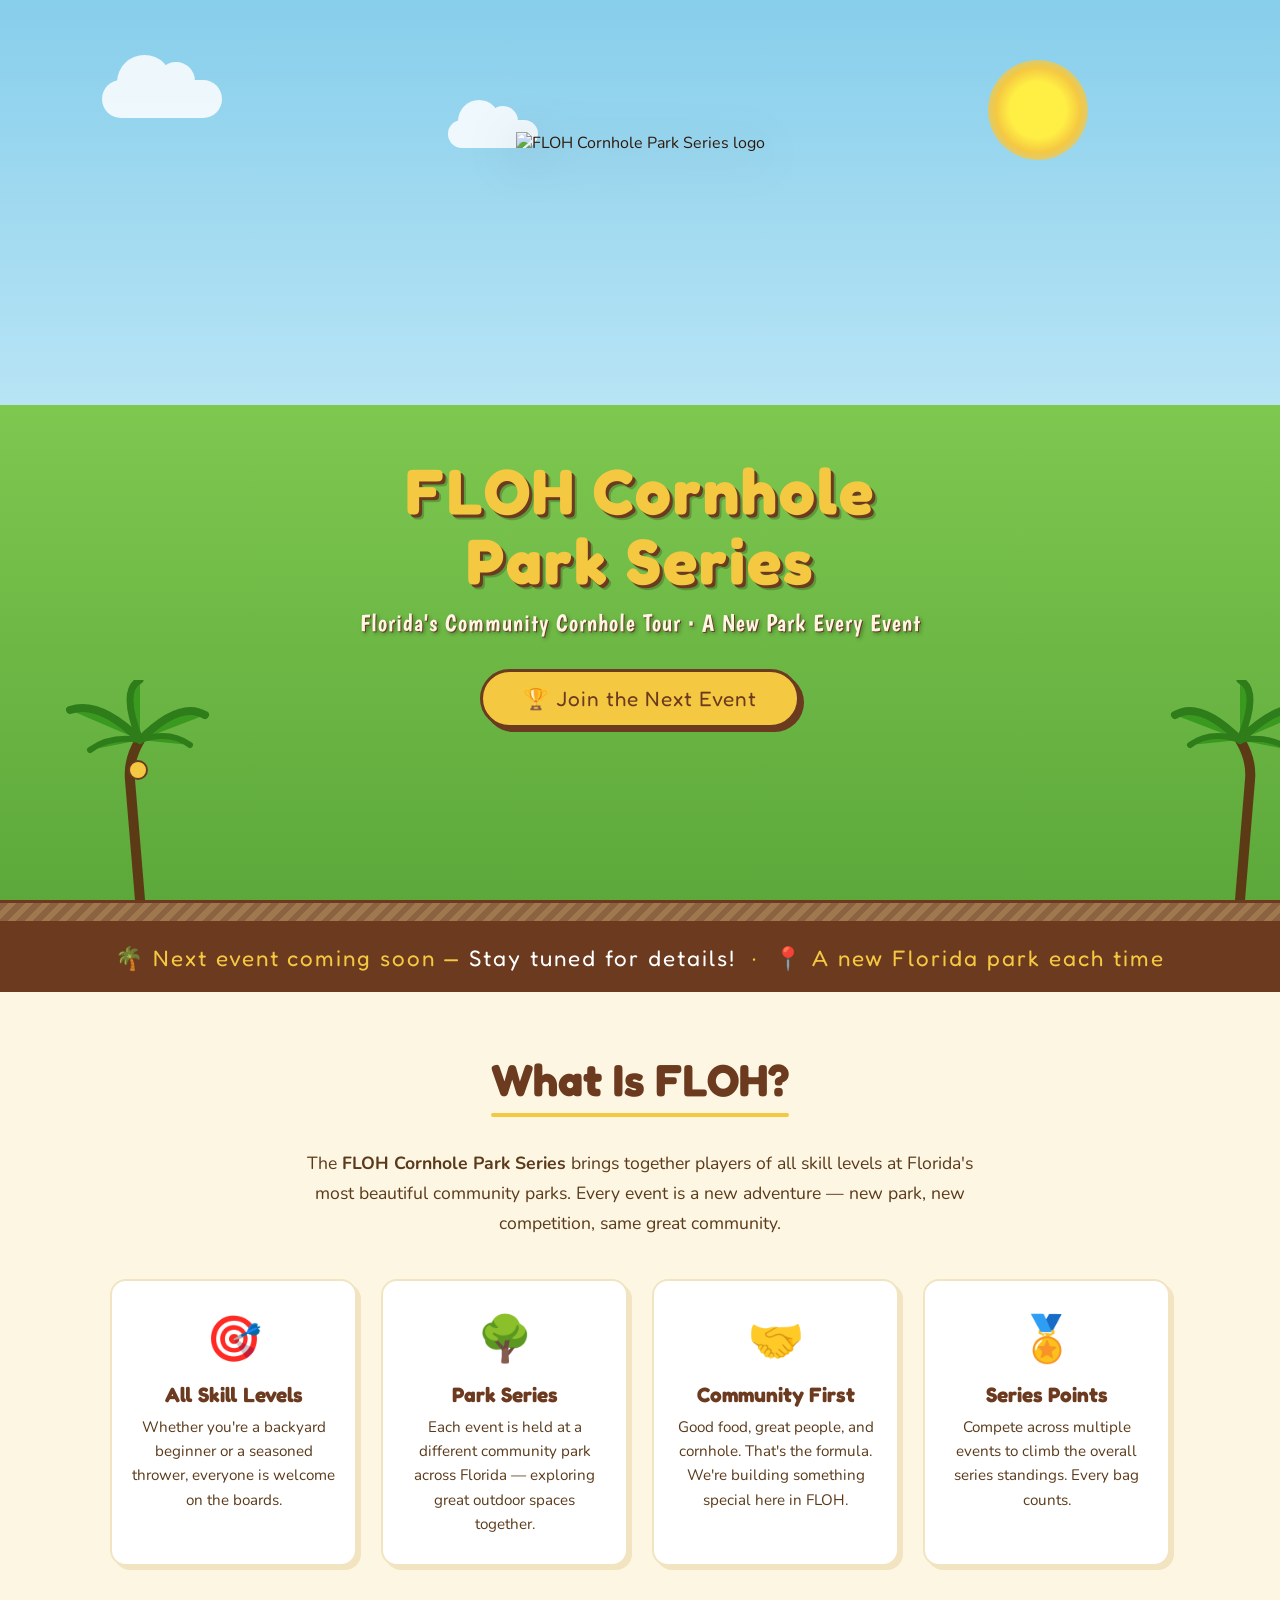
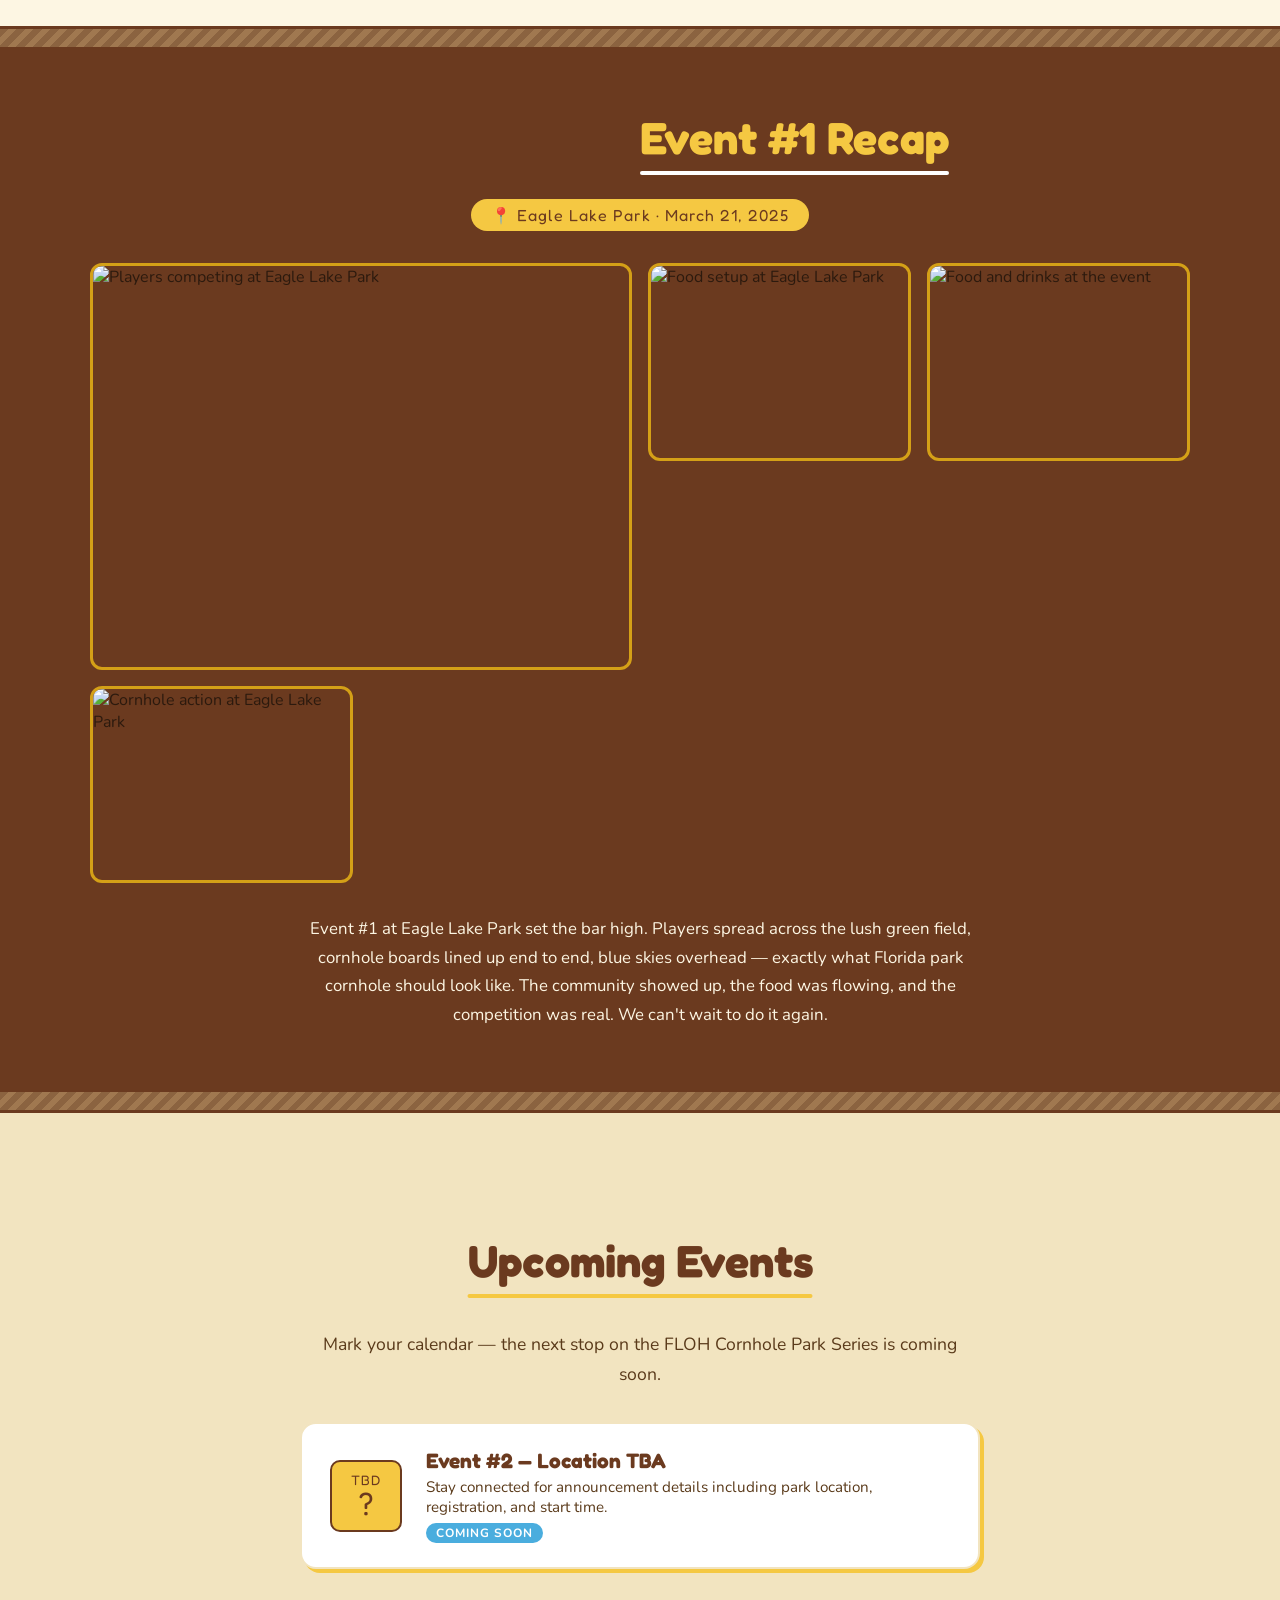
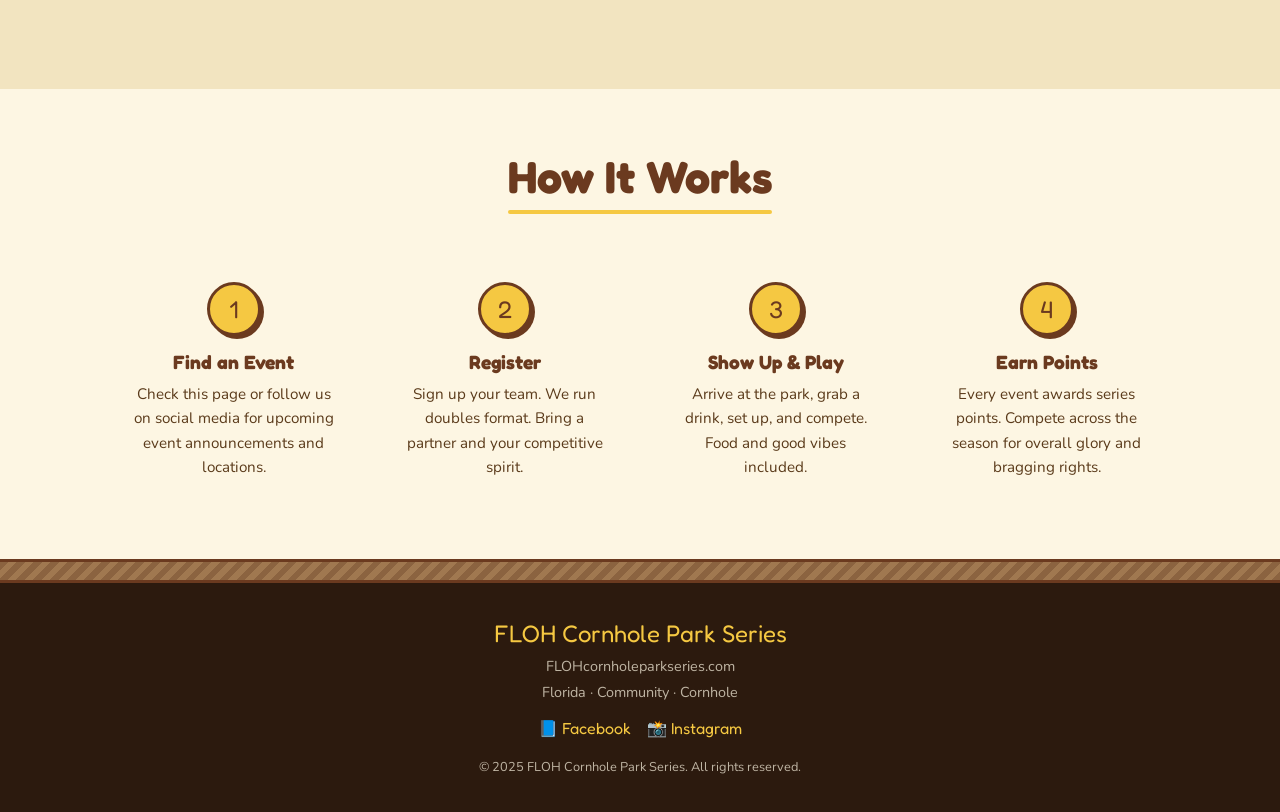
==== index.html @ f53a0d5a "Add landing page (index.html)" ====
<!DOCTYPE html>
<html lang="en">
<head>
  <meta charset="UTF-8">
  <meta name="viewport" content="width=device-width, initial-scale=1.0">
  <title>FLOH Cornhole Park Series</title>
  <link rel="preconnect" href="https://fonts.googleapis.com">
  <link rel="preconnect" href="https://fonts.gstatic.com" crossorigin>
  <link href="https://fonts.googleapis.com/css2?family=Boogaloo&family=Fredoka+One&family=Nunito:wght@400;600;700;800&display=swap" rel="stylesheet">
  <style>
    :root {
      --gold: #F5C842; --gold-dark: #D4A017; --brown: #6B3A1F;
      --cream: #FDF6E3; --cream-dark: #F2E4C0; --sky: #4AADDE;
      --text-dark: #2C1A0E; --text-mid: #5A3A1A; --rope: #8B6340;
    }
    * { margin: 0; padding: 0; box-sizing: border-box; }
    body { font-family: 'Nunito', sans-serif; background: var(--cream); color: var(--text-dark); overflow-x: hidden; }

    .hero {
      position: relative; min-height: 100vh;
      background: linear-gradient(180deg, #87CEEB 0%, #B8E4F5 45%, #7EC850 45%, #5CA83A 100%);
      display: flex; flex-direction: column; align-items: center; justify-content: center;
      overflow: hidden; padding: 20px 20px 60px;
    }
    .sun {
      position: absolute; top: 60px; right: 15%; width: 100px; height: 100px;
      background: radial-gradient(circle, #FFEE44 40%, #F5C842 60%, rgba(245,200,66,0) 100%);
      border-radius: 50%; animation: sunPulse 4s ease-in-out infinite;
    }
    @keyframes sunPulse {
      0%,100% { box-shadow: 0 0 30px 10px rgba(255,238,68,0.4); }
      50% { box-shadow: 0 0 60px 20px rgba(255,238,68,0.6); }
    }
    .cloud { position: absolute; background: white; border-radius: 50px; opacity: 0.85; }
    .cloud::before, .cloud::after { content: ''; position: absolute; background: white; border-radius: 50%; }
    .cloud-1 { top: 80px; left: 8%; width: 120px; height: 38px; animation: drift 20s linear infinite; }
    .cloud-1::before { width: 55px; height: 55px; top: -25px; left: 15px; }
    .cloud-1::after { width: 38px; height: 38px; top: -18px; left: 55px; }
    .cloud-2 { top: 120px; left: 35%; width: 90px; height: 28px; animation: drift 28s linear infinite 6s; }
    .cloud-2::before { width: 42px; height: 42px; top: -20px; left: 10px; }
    .cloud-2::after { width: 30px; height: 30px; top: -14px; left: 40px; }
    @keyframes drift { 0%,100% { transform: translateX(0); } 50% { transform: translateX(30px); } }
    .palms { position: absolute; bottom: 0; left: 0; right: 0; height: 220px; pointer-events: none; }
    .hero-content { position: relative; z-index: 10; text-align: center; max-width: 800px; }
    .logo-wrap {
      width: min(300px, 80vw); height: min(300px, 80vw); margin: 0 auto 24px;
      filter: drop-shadow(0 8px 24px rgba(0,0,0,0.3)); animation: logoFloat 3s ease-in-out infinite;
    }
    @keyframes logoFloat { 0%,100% { transform: translateY(0px); } 50% { transform: translateY(-8px); } }
    .logo-wrap img { width: 100%; height: 100%; object-fit: contain; }
    .hero-title {
      font-family: 'Fredoka One', cursive; font-size: clamp(2.2rem, 6vw, 4rem);
      color: var(--gold); text-shadow: 3px 3px 0 var(--brown), 5px 5px 0 rgba(0,0,0,0.2);
      letter-spacing: 2px; line-height: 1.1; margin-bottom: 12px;
    }
    .hero-subtitle {
      font-family: 'Boogaloo', cursive; font-size: clamp(1.1rem, 3vw, 1.5rem);
      color: var(--cream); text-shadow: 1px 1px 0 var(--brown), 2px 2px 4px rgba(0,0,0,0.4);
      margin-bottom: 32px; letter-spacing: 1px;
    }
    .cta-btn {
      display: inline-block; background: var(--gold); color: var(--brown);
      font-family: 'Fredoka One', cursive; font-size: 1.3rem; padding: 14px 40px;
      border-radius: 50px; text-decoration: none; border: 3px solid var(--brown);
      box-shadow: 4px 4px 0 var(--brown); transition: all 0.15s ease; letter-spacing: 1px;
    }
    .cta-btn:hover { transform: translate(-2px,-2px); box-shadow: 6px 6px 0 var(--brown); }
    .cta-btn:active { transform: translate(2px,2px); box-shadow: 2px 2px 0 var(--brown); }
    .rope-divider {
      width: 100%; height: 24px;
      background: repeating-linear-gradient(-45deg, var(--rope) 0px, var(--rope) 6px, #A07850 6px, #A07850 12px);
      border-top: 3px solid var(--brown); border-bottom: 3px solid var(--brown);
    }
    .next-event {
      background: var(--brown); color: var(--gold); text-align: center; padding: 20px;
      font-family: 'Fredoka One', cursive; font-size: clamp(1rem,2.5vw,1.4rem); letter-spacing: 2px;
    }
    .next-event span { color: white; }
    .section { padding: 60px 20px; max-width: 1100px; margin: 0 auto; }
    .section-title {
      font-family: 'Fredoka One', cursive; font-size: clamp(1.8rem,4vw,2.8rem); color: var(--brown);
      text-align: center; margin-bottom: 8px; position: relative; display: inline-block;
      left: 50%; transform: translateX(-50%);
    }
    .section-title::after { content: ''; display: block; height: 4px; background: var(--gold); border-radius: 2px; margin-top: 6px; }
    .section-intro { text-align: center; color: var(--text-mid); font-size: 1.1rem; line-height: 1.7; max-width: 680px; margin: 24px auto 0; }
    .about-cards { display: grid; grid-template-columns: repeat(auto-fit, minmax(220px,1fr)); gap: 24px; margin-top: 40px; }
    .about-card {
      background: white; border: 2px solid var(--cream-dark); border-radius: 16px;
      padding: 28px 20px; text-align: center; box-shadow: 4px 4px 0 var(--cream-dark); transition: transform 0.2s;
    }
    .about-card:hover { transform: translateY(-4px); }
    .card-icon { font-size: 2.8rem; margin-bottom: 12px; display: block; }
    .about-card h3 { font-family: 'Fredoka One', cursive; font-size: 1.3rem; color: var(--brown); margin-bottom: 8px; }
    .about-card p { color: var(--text-mid); font-size: 0.95rem; line-height: 1.6; }

    .recap-section { background: var(--brown); padding: 60px 20px; }
    .recap-inner { max-width: 1100px; margin: 0 auto; }
    .recap-section .section-title { color: var(--gold); }
    .recap-section .section-title::after { background: white; }
    .event-badge {
      display: block; width: fit-content; background: var(--gold); color: var(--brown);
      font-family: 'Fredoka One', cursive; font-size: 1rem; padding: 6px 20px;
      border-radius: 50px; margin: 16px auto 32px; letter-spacing: 1px;
    }
    .photo-grid { display: grid; grid-template-columns: repeat(2,1fr); gap: 16px; }
    @media (min-width: 700px) {
      .photo-grid { grid-template-columns: repeat(4,1fr); }
      .photo-grid .photo-feature { grid-column: span 2; }
    }
    .photo-wrap { border-radius: 12px; overflow: hidden; border: 3px solid var(--gold-dark); aspect-ratio: 4/3; }
    .photo-wrap img { width: 100%; height: 100%; object-fit: cover; display: block; transition: transform 0.4s ease; }
    .photo-wrap:hover img { transform: scale(1.04); }
    .recap-text { color: var(--cream); text-align: center; font-size: 1.05rem; line-height: 1.7; max-width: 680px; margin: 32px auto 0; }

    .schedule-bg { background: var(--cream-dark); padding: 60px 20px; }
    .event-card {
      background: white; border: 2px solid var(--cream-dark); border-radius: 16px;
      padding: 24px 28px; max-width: 680px; margin: 32px auto 0;
      display: flex; align-items: center; gap: 24px; box-shadow: 4px 4px 0 var(--gold);
    }
    .event-date-box { min-width: 72px; background: var(--gold); border-radius: 10px; text-align: center; padding: 10px 8px; border: 2px solid var(--brown); }
    .event-date-box .month { font-family: 'Fredoka One', cursive; font-size: 0.85rem; color: var(--brown); text-transform: uppercase; letter-spacing: 1px; }
    .event-date-box .day { font-family: 'Fredoka One', cursive; font-size: 2rem; color: var(--brown); line-height: 1; }
    .event-info h3 { font-family: 'Fredoka One', cursive; font-size: 1.3rem; color: var(--brown); }
    .event-info p { color: var(--text-mid); font-size: 0.95rem; margin-top: 4px; }
    .event-info .tbd { display: inline-block; background: var(--sky); color: white; font-size: 0.75rem; font-weight: 700; padding: 2px 10px; border-radius: 50px; margin-top: 6px; letter-spacing: 1px; }

    .steps { display: grid; grid-template-columns: repeat(auto-fit, minmax(200px,1fr)); gap: 24px; margin-top: 40px; }
    .step { text-align: center; padding: 20px; }
    .step-num {
      width: 54px; height: 54px; background: var(--gold); border: 3px solid var(--brown);
      border-radius: 50%; display: flex; align-items: center; justify-content: center;
      font-family: 'Fredoka One', cursive; font-size: 1.5rem; color: var(--brown);
      margin: 0 auto 14px; box-shadow: 3px 3px 0 var(--brown);
    }
    .step h3 { font-family: 'Fredoka One', cursive; font-size: 1.2rem; color: var(--brown); margin-bottom: 8px; }
    .step p { color: var(--text-mid); font-size: 0.95rem; line-height: 1.6; }

    footer { background: var(--text-dark); color: var(--cream); text-align: center; padding: 36px 20px; }
    footer .footer-logo { font-family: 'Fredoka One', cursive; font-size: 1.5rem; color: var(--gold); margin-bottom: 8px; }
    footer p { font-size: 0.9rem; opacity: 0.7; margin-top: 6px; }
    footer .social-links { margin-top: 16px; display: flex; gap: 16px; justify-content: center; }
    footer .social-links a { color: var(--gold); text-decoration: none; font-family: 'Fredoka One', cursive; font-size: 1rem; transition: opacity 0.2s; }
    footer .social-links a:hover { opacity: 0.7; }

    .bag-toss {
      position: absolute; bottom: 120px; left: 10%; width: 20px; height: 20px;
      background: var(--gold); border-radius: 50%; border: 2px solid var(--brown);
      animation: tossBag 3.5s ease-in-out infinite 1s; z-index: 5;
    }
    @keyframes tossBag {
      0% { transform: translate(0,0) rotate(0deg); opacity: 0; }
      10% { opacity: 1; }
      50% { transform: translate(80px,-60px) rotate(180deg); }
      90% { opacity: 1; }
      100% { transform: translate(160px,20px) rotate(360deg); opacity: 0; }
    }
    .reveal { opacity: 0; transform: translateY(30px); transition: opacity 0.6s ease, transform 0.6s ease; }
    .reveal.visible { opacity: 1; transform: translateY(0); }
    @media (max-width: 500px) { .event-card { flex-direction: column; text-align: center; } }
  </style>
</head>
<body>

  <section class="hero">
    <div class="sun"></div>
    <div class="cloud cloud-1"></div>
    <div class="cloud cloud-2"></div>
    <div class="bag-toss"></div>
    <svg class="palms" viewBox="0 0 1400 220" preserveAspectRatio="xMidYMax meet" xmlns="http://www.w3.org/2000/svg">
      <g transform="translate(60,0)">
        <path d="M80 220 Q75 160 70 100 Q68 80 80 60" stroke="#5C3A15" stroke-width="10" fill="none" stroke-linecap="round"/>
        <path d="M80 60 Q40 20 10 30" stroke="#2E7D1A" stroke-width="8" fill="#3A9A20" stroke-linecap="round"/>
        <path d="M80 60 Q60 10 80 0" stroke="#2E7D1A" stroke-width="7" fill="#3A9A20" stroke-linecap="round"/>
        <path d="M80 60 Q120 20 145 35" stroke="#2E7D1A" stroke-width="8" fill="#3A9A20" stroke-linecap="round"/>
        <path d="M80 60 Q110 50 130 65" stroke="#2E7D1A" stroke-width="6" fill="#3A9A20" stroke-linecap="round"/>
        <path d="M80 60 Q50 55 30 70" stroke="#2E7D1A" stroke-width="6" fill="#3A9A20" stroke-linecap="round"/>
      </g>
      <g transform="translate(1160,0)">
        <path d="M80 220 Q85 160 90 100 Q92 80 80 60" stroke="#5C3A15" stroke-width="10" fill="none" stroke-linecap="round"/>
        <path d="M80 60 Q120 20 150 30" stroke="#2E7D1A" stroke-width="8" fill="#3A9A20" stroke-linecap="round"/>
        <path d="M80 60 Q100 10 80 0" stroke="#2E7D1A" stroke-width="7" fill="#3A9A20" stroke-linecap="round"/>
        <path d="M80 60 Q40 20 15 35" stroke="#2E7D1A" stroke-width="8" fill="#3A9A20" stroke-linecap="round"/>
        <path d="M80 60 Q50 50 30 65" stroke="#2E7D1A" stroke-width="6" fill="#3A9A20" stroke-linecap="round"/>
        <path d="M80 60 Q110 55 130 70" stroke="#2E7D1A" stroke-width="6" fill="#3A9A20" stroke-linecap="round"/>
      </g>
    </svg>
    <div class="hero-content">
      <div class="logo-wrap">
        <img src="images/babyj.jpg" alt="FLOH Cornhole Park Series logo">
      </div>
      <h1 class="hero-title">FLOH Cornhole<br>Park Series</h1>
      <p class="hero-subtitle">Florida's Community Cornhole Tour · A New Park Every Event</p>
      <a href="#upcoming" class="cta-btn">🏆 Join the Next Event</a>
    </div>
  </section>

  <div class="rope-divider"></div>

  <div class="next-event">
    🌴 Next event coming soon — <span>Stay tuned for details!</span> &nbsp;·&nbsp; 📍 A new Florida park each time
  </div>

  <section class="section reveal">
    <h2 class="section-title">What Is FLOH?</h2>
    <p class="section-intro">
      The <strong>FLOH Cornhole Park Series</strong> brings together players of all skill levels at Florida's most beautiful community parks. Every event is a new adventure — new park, new competition, same great community.
    </p>
    <div class="about-cards">
      <div class="about-card"><span class="card-icon">🎯</span><h3>All Skill Levels</h3><p>Whether you're a backyard beginner or a seasoned thrower, everyone is welcome on the boards.</p></div>
      <div class="about-card"><span class="card-icon">🌳</span><h3>Park Series</h3><p>Each event is held at a different community park across Florida — exploring great outdoor spaces together.</p></div>
      <div class="about-card"><span class="card-icon">🤝</span><h3>Community First</h3><p>Good food, great people, and cornhole. That's the formula. We're building something special here in FLOH.</p></div>
      <div class="about-card"><span class="card-icon">🏅</span><h3>Series Points</h3><p>Compete across multiple events to climb the overall series standings. Every bag counts.</p></div>
    </div>
  </section>

  <div class="rope-divider"></div>

  <section class="recap-section">
    <div class="recap-inner">
      <h2 class="section-title reveal">Event #1 Recap</h2>
      <div class="event-badge">📍 Eagle Lake Park · March 21, 2025</div>
      <div class="photo-grid reveal">
        <div class="photo-wrap photo-feature"><img src="images/eaglelakepark3.jpg" alt="Players competing at Eagle Lake Park"></div>
        <div class="photo-wrap"><img src="images/eaglelakepark1.jpg" alt="Food setup at Eagle Lake Park"></div>
        <div class="photo-wrap"><img src="images/eaglelakepark2.jpg" alt="Food and drinks at the event"></div>
        <div class="photo-wrap"><img src="images/eaglelakepark4.jpg" alt="Cornhole action at Eagle Lake Park"></div>
      </div>
      <p class="recap-text reveal">
        Event #1 at Eagle Lake Park set the bar high. Players spread across the lush green field, cornhole boards lined up end to end, blue skies overhead — exactly what Florida park cornhole should look like. The community showed up, the food was flowing, and the competition was real. We can't wait to do it again.
      </p>
    </div>
  </section>

  <div class="rope-divider"></div>

  <section class="schedule-bg" id="upcoming">
    <div class="section reveal">
      <h2 class="section-title">Upcoming Events</h2>
      <p class="section-intro">Mark your calendar — the next stop on the FLOH Cornhole Park Series is coming soon.</p>
      <div class="event-card reveal">
        <div class="event-date-box"><div class="month">TBD</div><div class="day">?</div></div>
        <div class="event-info">
          <h3>Event #2 — Location TBA</h3>
          <p>Stay connected for announcement details including park location, registration, and start time.</p>
          <span class="tbd">COMING SOON</span>
        </div>
      </div>
    </div>
  </section>

  <section class="section reveal">
    <h2 class="section-title">How It Works</h2>
    <div class="steps">
      <div class="step"><div class="step-num">1</div><h3>Find an Event</h3><p>Check this page or follow us on social media for upcoming event announcements and locations.</p></div>
      <div class="step"><div class="step-num">2</div><h3>Register</h3><p>Sign up your team. We run doubles format. Bring a partner and your competitive spirit.</p></div>
      <div class="step"><div class="step-num">3</div><h3>Show Up & Play</h3><p>Arrive at the park, grab a drink, set up, and compete. Food and good vibes included.</p></div>
      <div class="step"><div class="step-num">4</div><h3>Earn Points</h3><p>Every event awards series points. Compete across the season for overall glory and bragging rights.</p></div>
    </div>
  </section>

  <div class="rope-divider"></div>

  <footer>
    <div class="footer-logo">FLOH Cornhole Park Series</div>
    <p>FLOHcornholeparkseries.com</p>
    <p>Florida · Community · Cornhole</p>
    <div class="social-links">
      <a href="#">📘 Facebook</a>
      <a href="#">📸 Instagram</a>
    </div>
    <p style="margin-top:20px;font-size:0.8rem;">© 2025 FLOH Cornhole Park Series. All rights reserved.</p>
  </footer>

  <script>
    const observer = new IntersectionObserver((entries) => {
      entries.forEach(entry => { if (entry.isIntersecting) entry.target.classList.add('visible'); });
    }, { threshold: 0.15 });
    document.querySelectorAll('.reveal').forEach(el => observer.observe(el));
  </script>
</body>
</html>
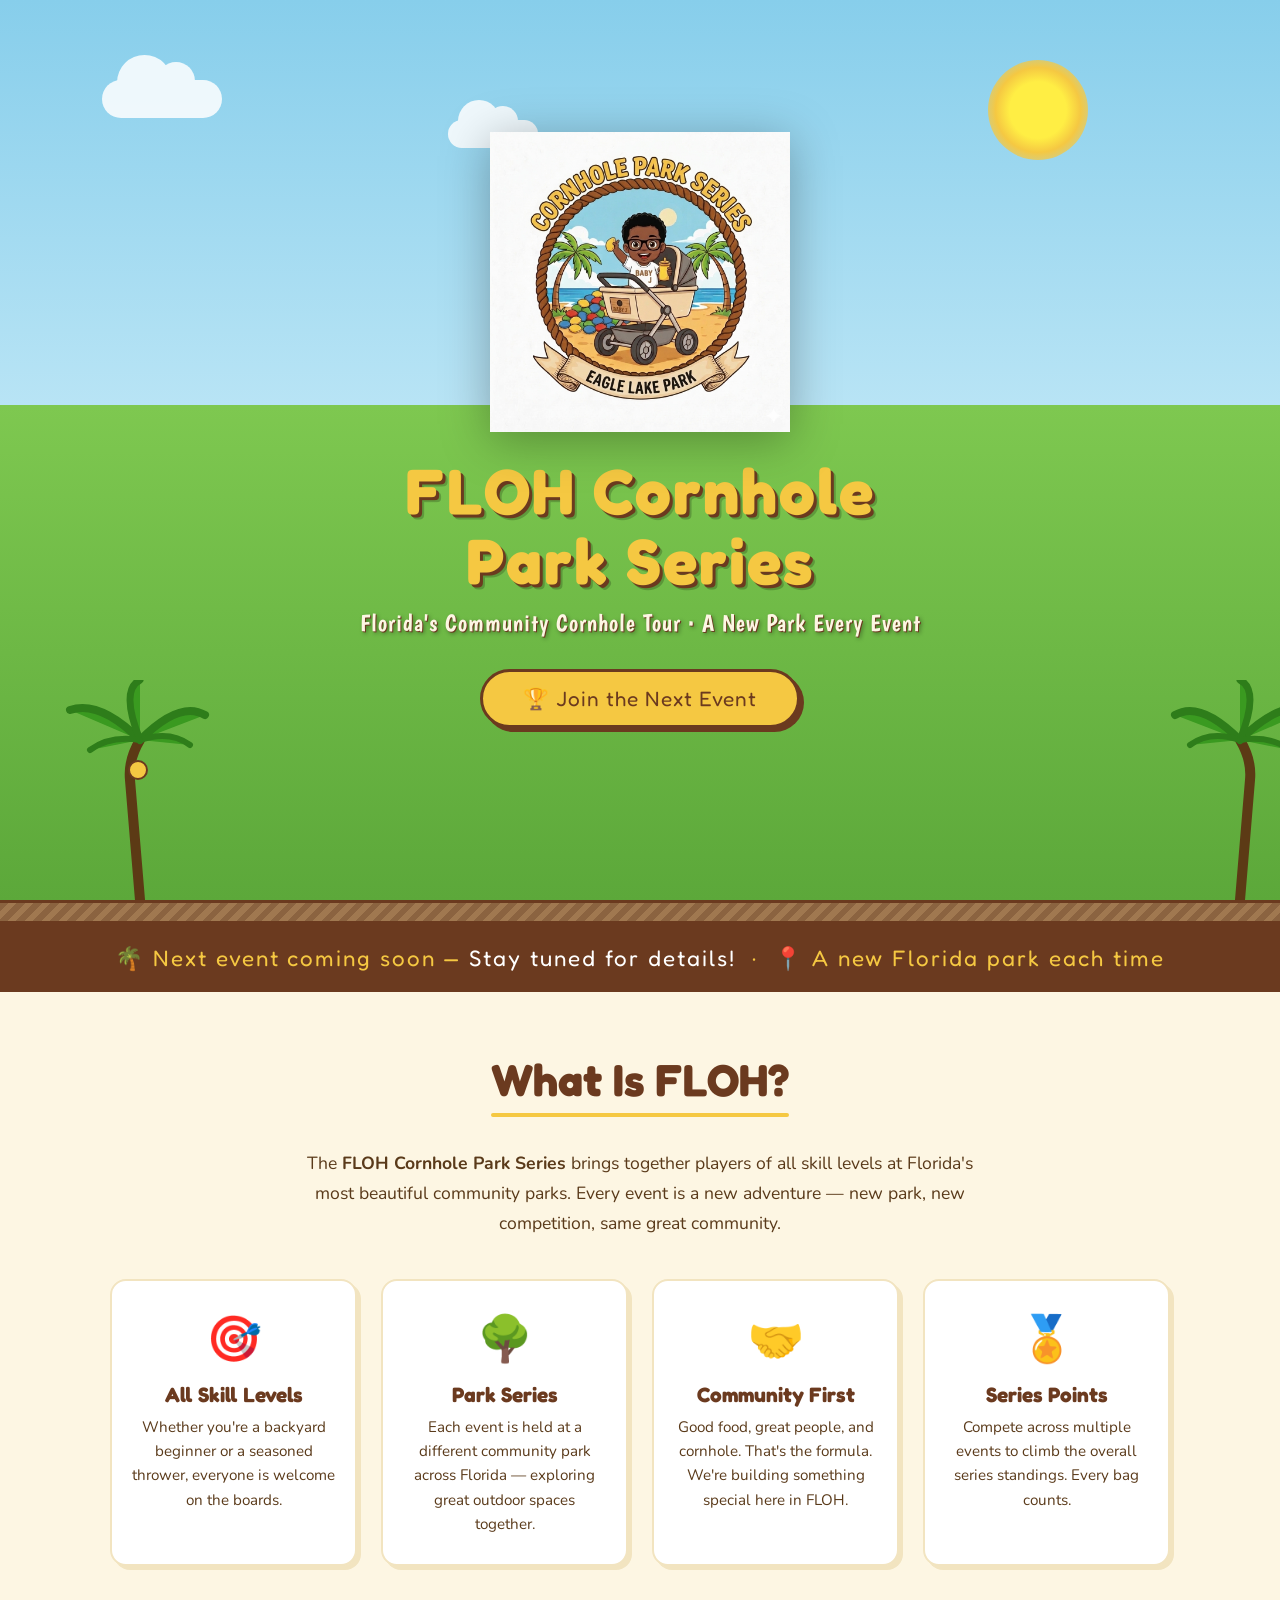
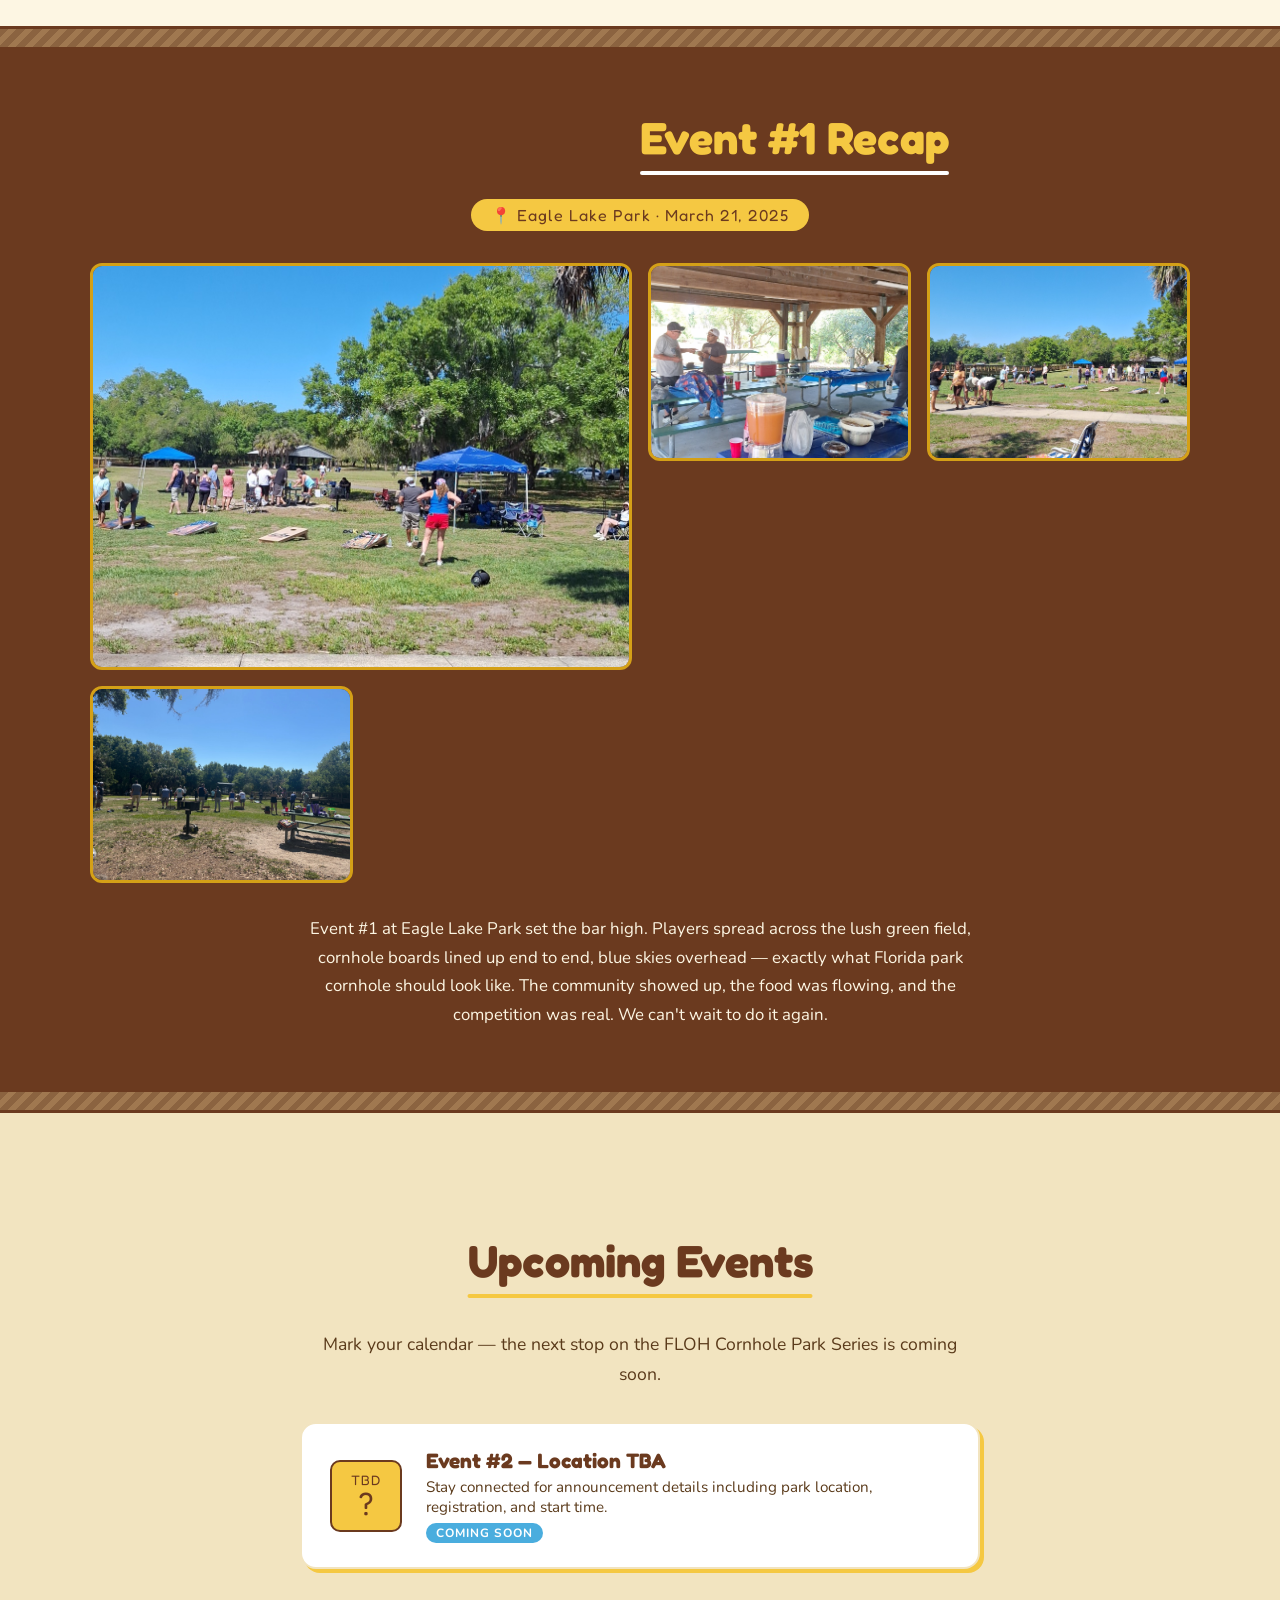
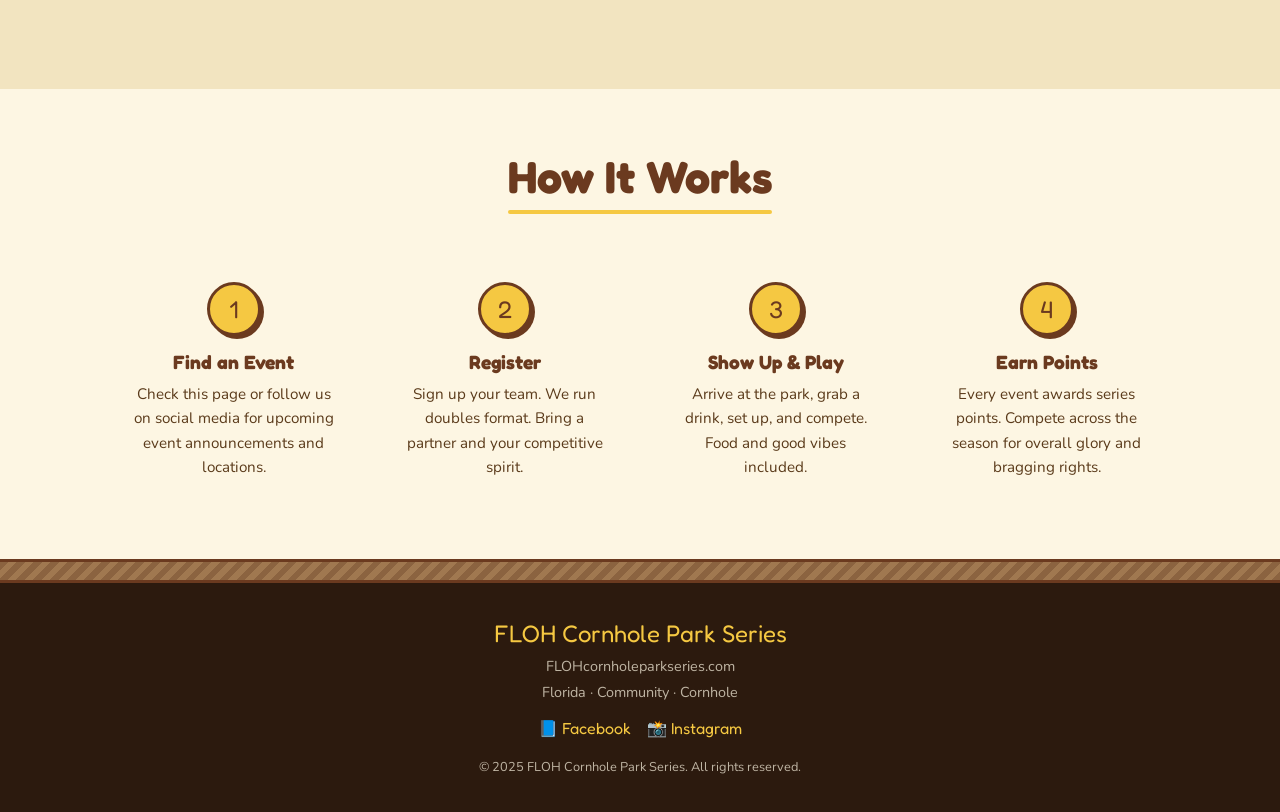
==== commit b36bb836: "Fix image paths — point to root instead of images/ folder" ====
--- a/index.html
+++ b/index.html
@@ -188,7 +188,7 @@
     </svg>
     <div class="hero-content">
       <div class="logo-wrap">
-        <img src="images/babyj.jpg" alt="FLOH Cornhole Park Series logo">
+        <img src="babyj.jpg" alt="FLOH Cornhole Park Series logo">
       </div>
       <h1 class="hero-title">FLOH Cornhole<br>Park Series</h1>
       <p class="hero-subtitle">Florida's Community Cornhole Tour · A New Park Every Event</p>
@@ -222,10 +222,10 @@
       <h2 class="section-title reveal">Event #1 Recap</h2>
       <div class="event-badge">📍 Eagle Lake Park · March 21, 2025</div>
       <div class="photo-grid reveal">
-        <div class="photo-wrap photo-feature"><img src="images/eaglelakepark3.jpg" alt="Players competing at Eagle Lake Park"></div>
-        <div class="photo-wrap"><img src="images/eaglelakepark1.jpg" alt="Food setup at Eagle Lake Park"></div>
-        <div class="photo-wrap"><img src="images/eaglelakepark2.jpg" alt="Food and drinks at the event"></div>
-        <div class="photo-wrap"><img src="images/eaglelakepark4.jpg" alt="Cornhole action at Eagle Lake Park"></div>
+        <div class="photo-wrap photo-feature"><img src="eaglelakepark3.jpg" alt="Players competing at Eagle Lake Park"></div>
+        <div class="photo-wrap"><img src="eaglelakepark1.jpg" alt="Food setup at Eagle Lake Park"></div>
+        <div class="photo-wrap"><img src="eaglelakepark2.jpg" alt="Food and drinks at the event"></div>
+        <div class="photo-wrap"><img src="eaglelakepark4.jpg" alt="Cornhole action at Eagle Lake Park"></div>
       </div>
       <p class="recap-text reveal">
         Event #1 at Eagle Lake Park set the bar high. Players spread across the lush green field, cornhole boards lined up end to end, blue skies overhead — exactly what Florida park cornhole should look like. The community showed up, the food was flowing, and the competition was real. We can't wait to do it again.
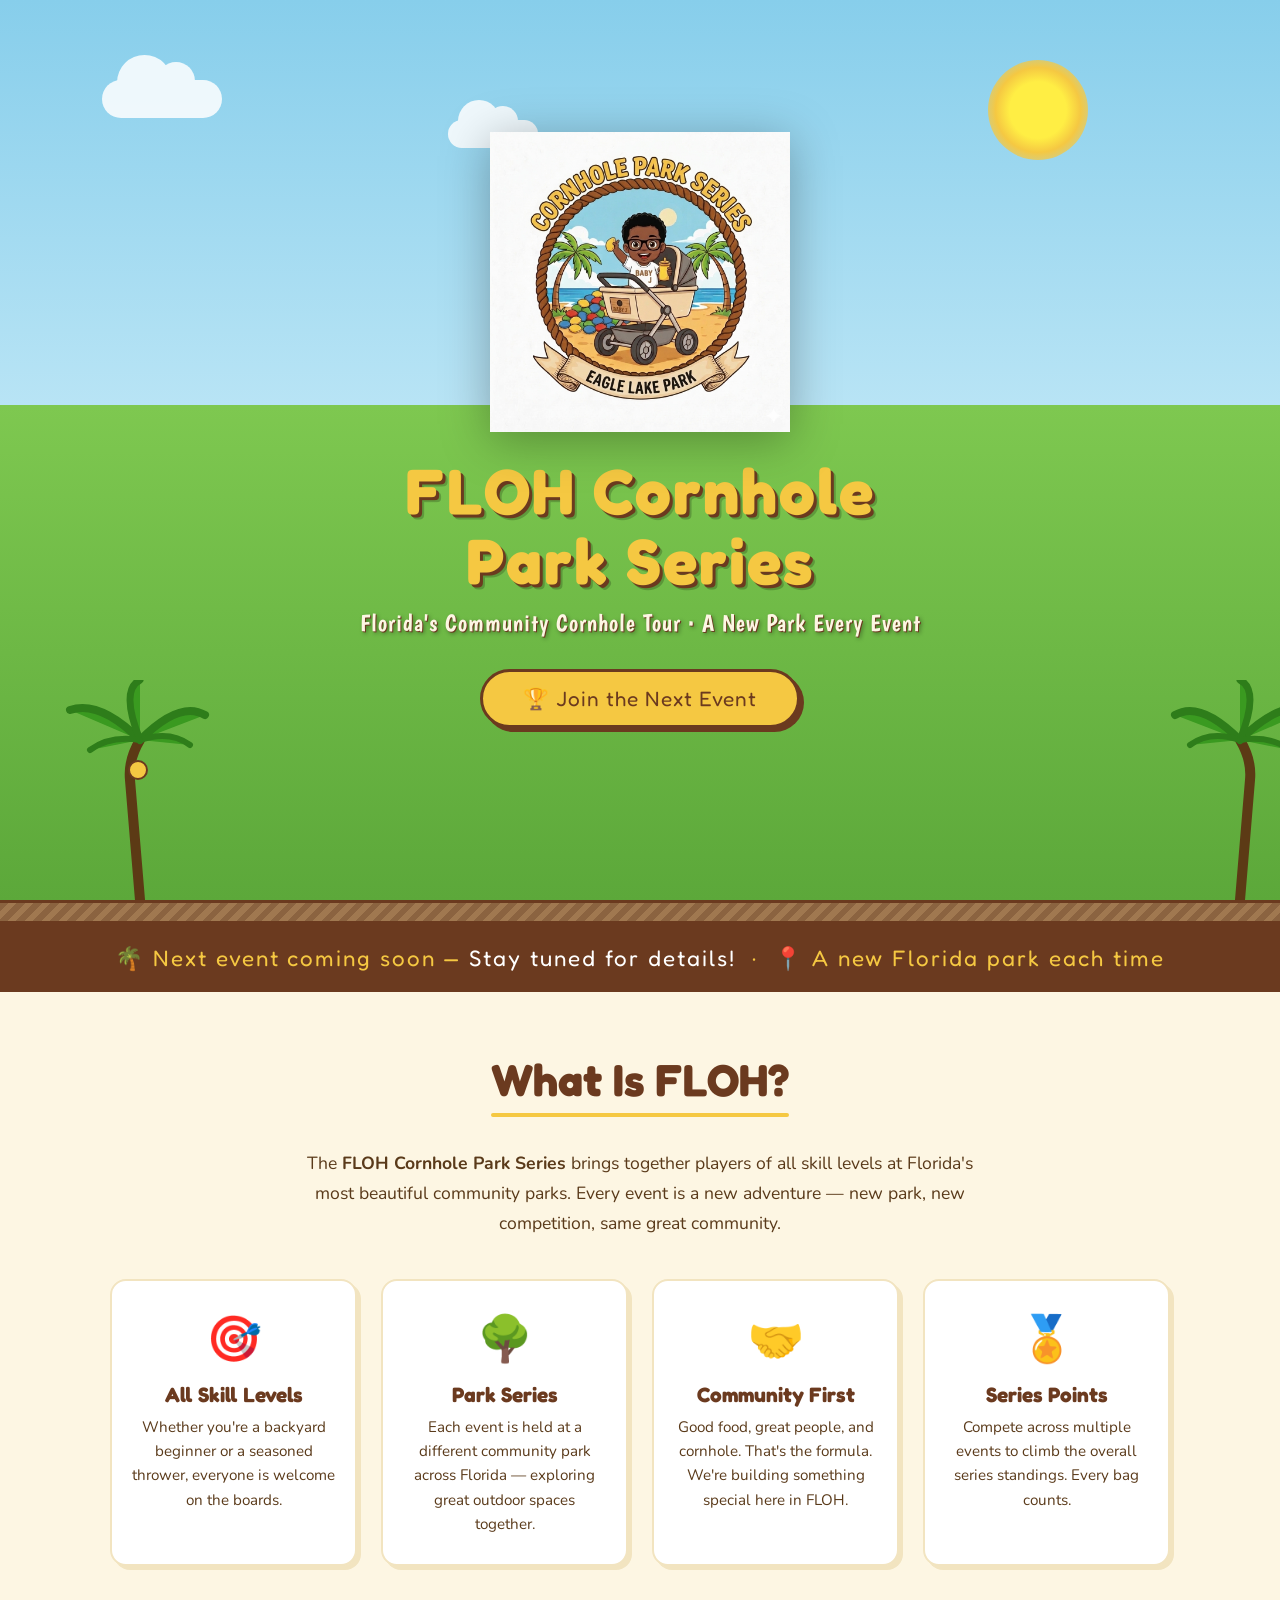
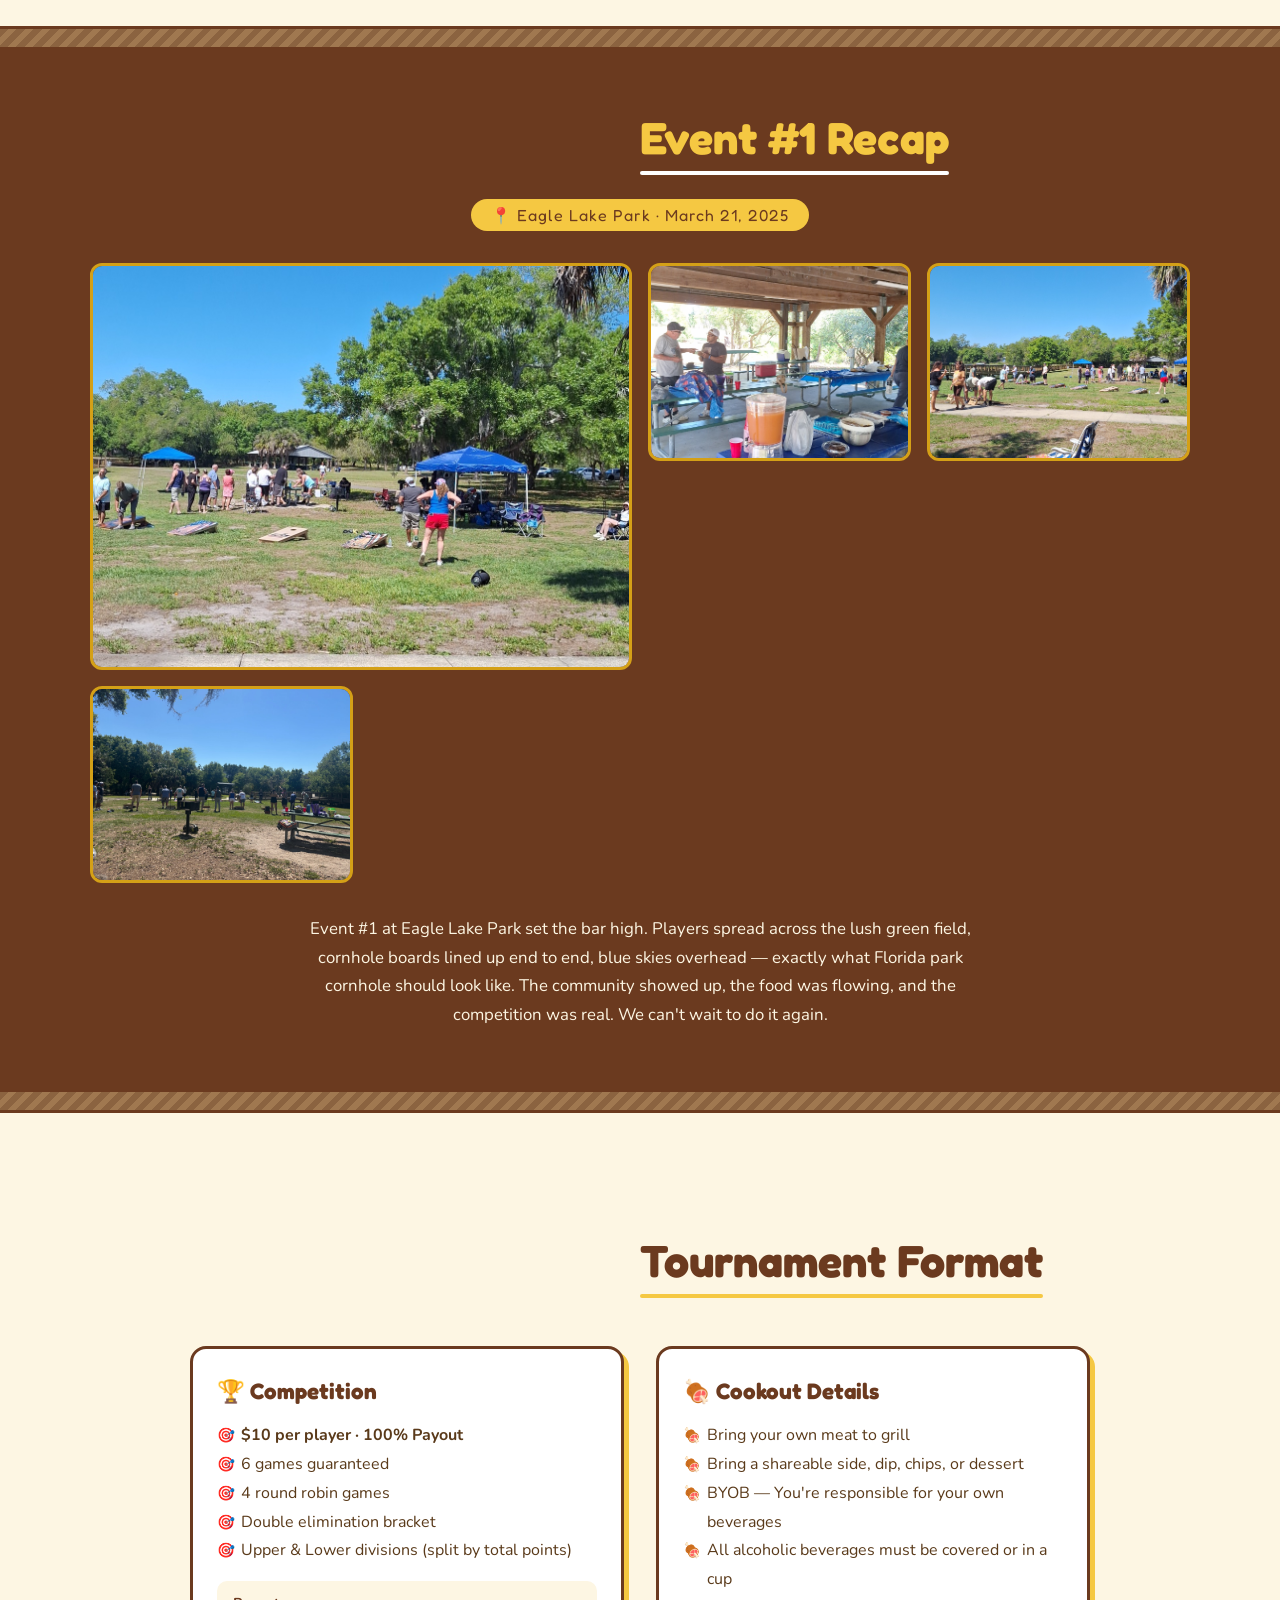
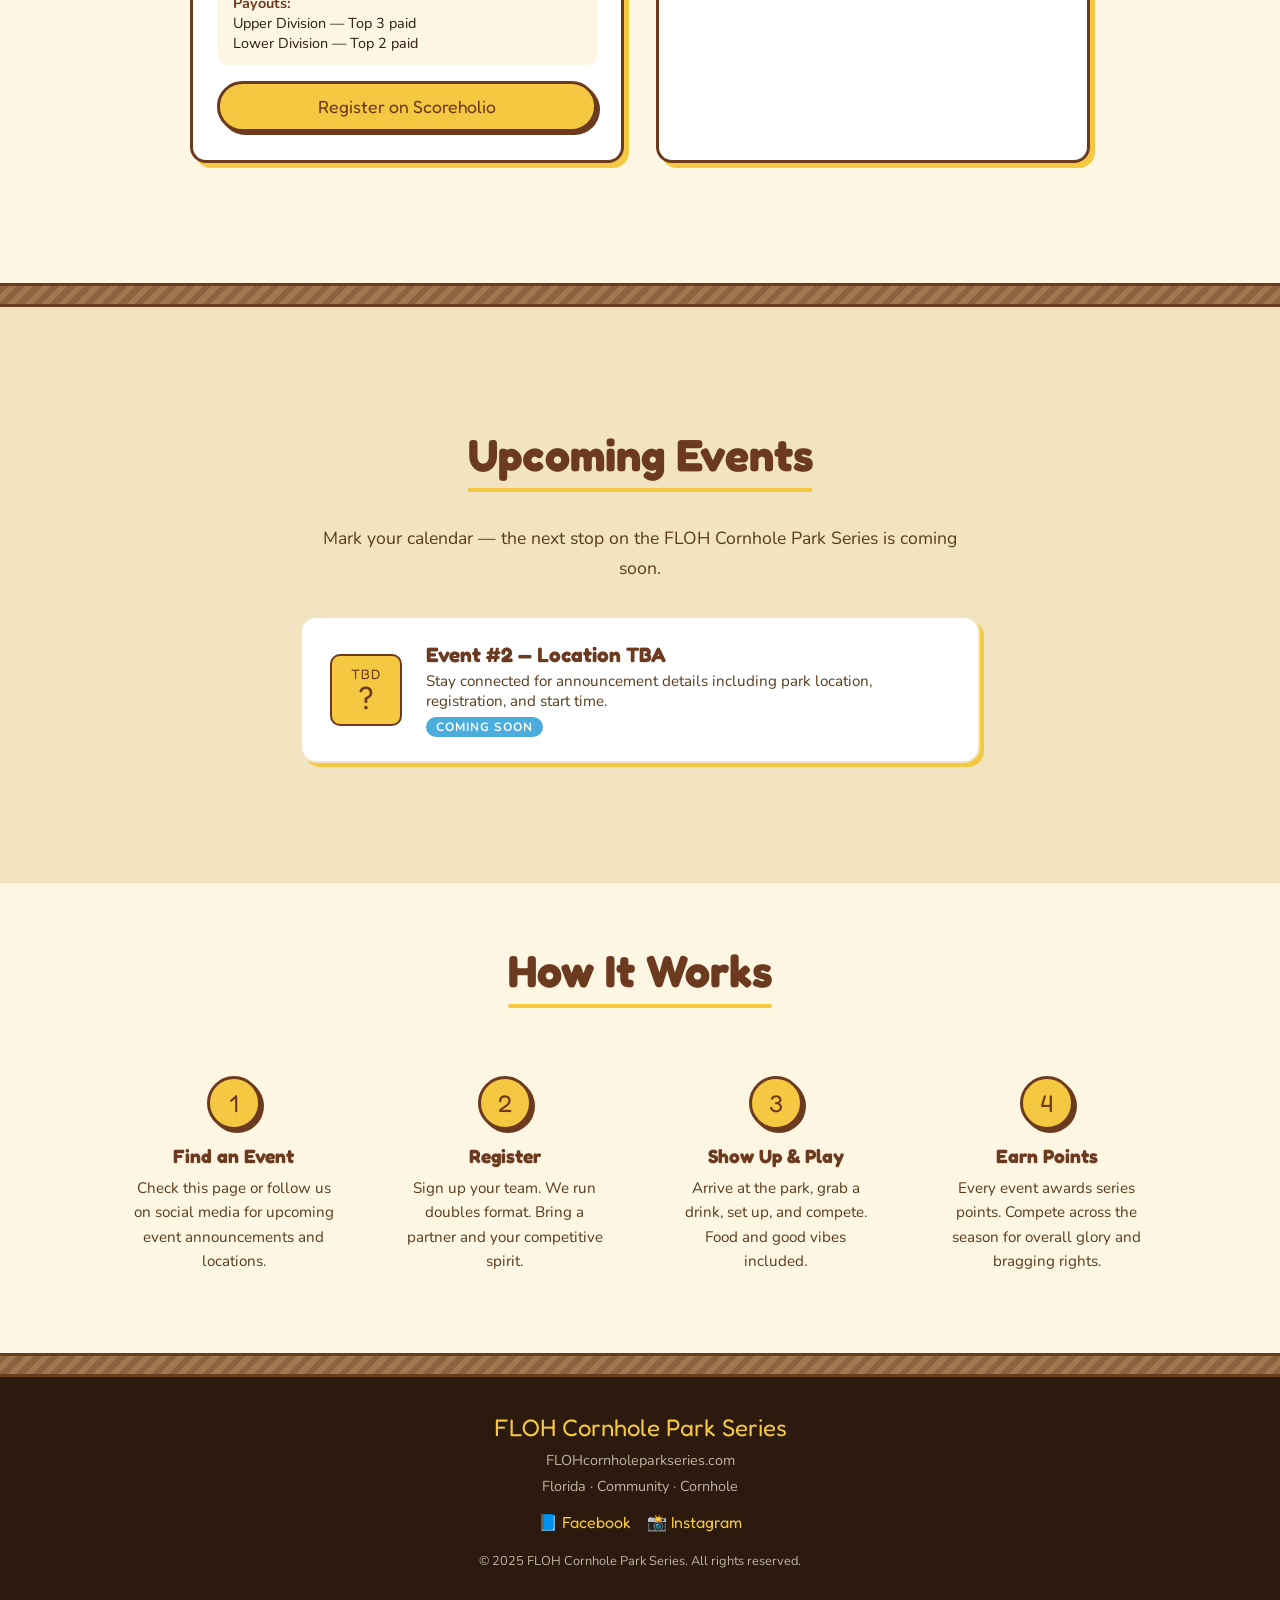
==== commit 68a1b0f4: "Add tournament format, entry fee, cookout details, and Scoreholio registration" ====
--- a/index.html
+++ b/index.html
@@ -125,6 +125,40 @@
     .event-info h3 { font-family: 'Fredoka One', cursive; font-size: 1.3rem; color: var(--brown); }
     .event-info p { color: var(--text-mid); font-size: 0.95rem; margin-top: 4px; }
     .event-info .tbd { display: inline-block; background: var(--sky); color: white; font-size: 0.75rem; font-weight: 700; padding: 2px 10px; border-radius: 50px; margin-top: 6px; letter-spacing: 1px; }
+
+    /* Tournament Format Section */
+    .format-section { background: var(--cream); padding: 60px 20px; }
+    .format-grid { display: grid; grid-template-columns: repeat(auto-fit, minmax(280px, 1fr)); gap: 32px; margin-top: 40px; max-width: 900px; margin-left: auto; margin-right: auto; }
+    .format-card {
+      background: white; border: 3px solid var(--brown); border-radius: 16px;
+      padding: 28px 24px; box-shadow: 5px 5px 0 var(--gold);
+    }
+    .format-card h3 {
+      font-family: 'Fredoka One', cursive; font-size: 1.4rem; color: var(--brown);
+      margin-bottom: 16px; display: flex; align-items: center; gap: 10px;
+    }
+    .format-card ul { list-style: none; }
+    .format-card li {
+      color: var(--text-mid); font-size: 1rem; line-height: 1.8;
+      padding-left: 24px; position: relative;
+    }
+    .format-card li::before {
+      content: '🎯'; position: absolute; left: 0; top: 2px; font-size: 0.9rem;
+    }
+    .format-card.cookout li::before { content: '🍖'; }
+    .payout-note {
+      margin-top: 16px; padding: 12px 16px; background: var(--cream); border-radius: 10px;
+      font-size: 0.9rem; color: var(--text-dark);
+    }
+    .payout-note strong { color: var(--brown); }
+    .register-btn {
+      display: block; margin-top: 16px; background: var(--gold); color: var(--brown);
+      font-family: 'Fredoka One', cursive; font-size: 1.1rem; padding: 12px 24px;
+      border-radius: 50px; text-decoration: none; text-align: center;
+      border: 3px solid var(--brown); box-shadow: 3px 3px 0 var(--brown);
+      transition: all 0.15s ease;
+    }
+    .register-btn:hover { transform: translate(-2px,-2px); box-shadow: 5px 5px 0 var(--brown); }
 
     .steps { display: grid; grid-template-columns: repeat(auto-fit, minmax(200px,1fr)); gap: 24px; margin-top: 40px; }
     .step { text-align: center; padding: 20px; }
@@ -235,6 +269,42 @@
 
   <div class="rope-divider"></div>
 
+  <!-- Tournament Format & Cookout Section -->
+  <section class="format-section">
+    <div class="section">
+      <h2 class="section-title reveal">Tournament Format</h2>
+      <div class="format-grid reveal">
+        <div class="format-card">
+          <h3>🏆 Competition</h3>
+          <ul>
+            <li><strong>$10 per player · 100% Payout</strong></li>
+            <li>6 games guaranteed</li>
+            <li>4 round robin games</li>
+            <li>Double elimination bracket</li>
+            <li>Upper &amp; Lower divisions (split by total points)</li>
+          </ul>
+          <div class="payout-note">
+            <strong>Payouts:</strong><br>
+            Upper Division — Top 3 paid<br>
+            Lower Division — Top 2 paid
+          </div>
+          <a href="https://scoreholio.com" target="_blank" class="register-btn">Register on Scoreholio</a>
+        </div>
+        <div class="format-card cookout">
+          <h3>🍖 Cookout Details</h3>
+          <ul>
+            <li>Bring your own meat to grill</li>
+            <li>Bring a shareable side, dip, chips, or dessert</li>
+            <li>BYOB — You're responsible for your own beverages</li>
+            <li>All alcoholic beverages must be covered or in a cup</li>
+          </ul>
+        </div>
+      </div>
+    </div>
+  </section>
+
+  <div class="rope-divider"></div>
+
   <section class="schedule-bg" id="upcoming">
     <div class="section reveal">
       <h2 class="section-title">Upcoming Events</h2>
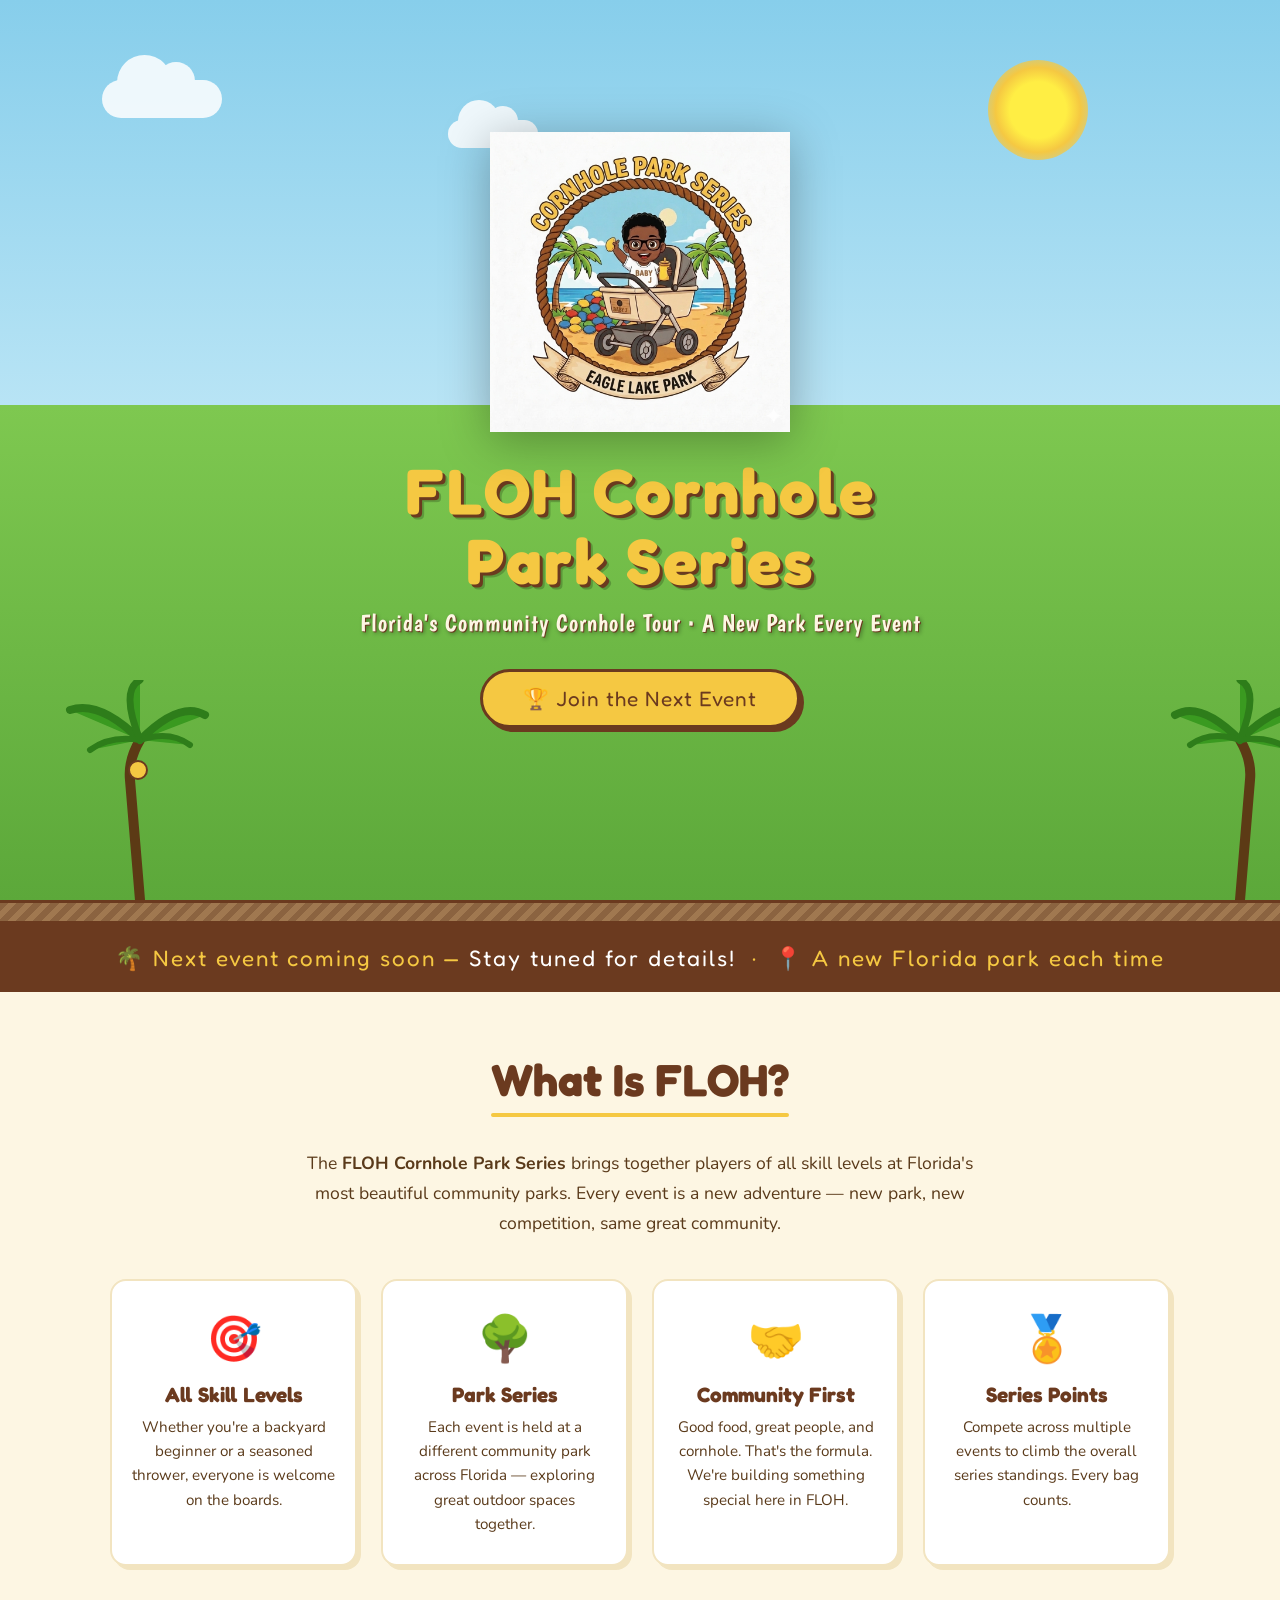
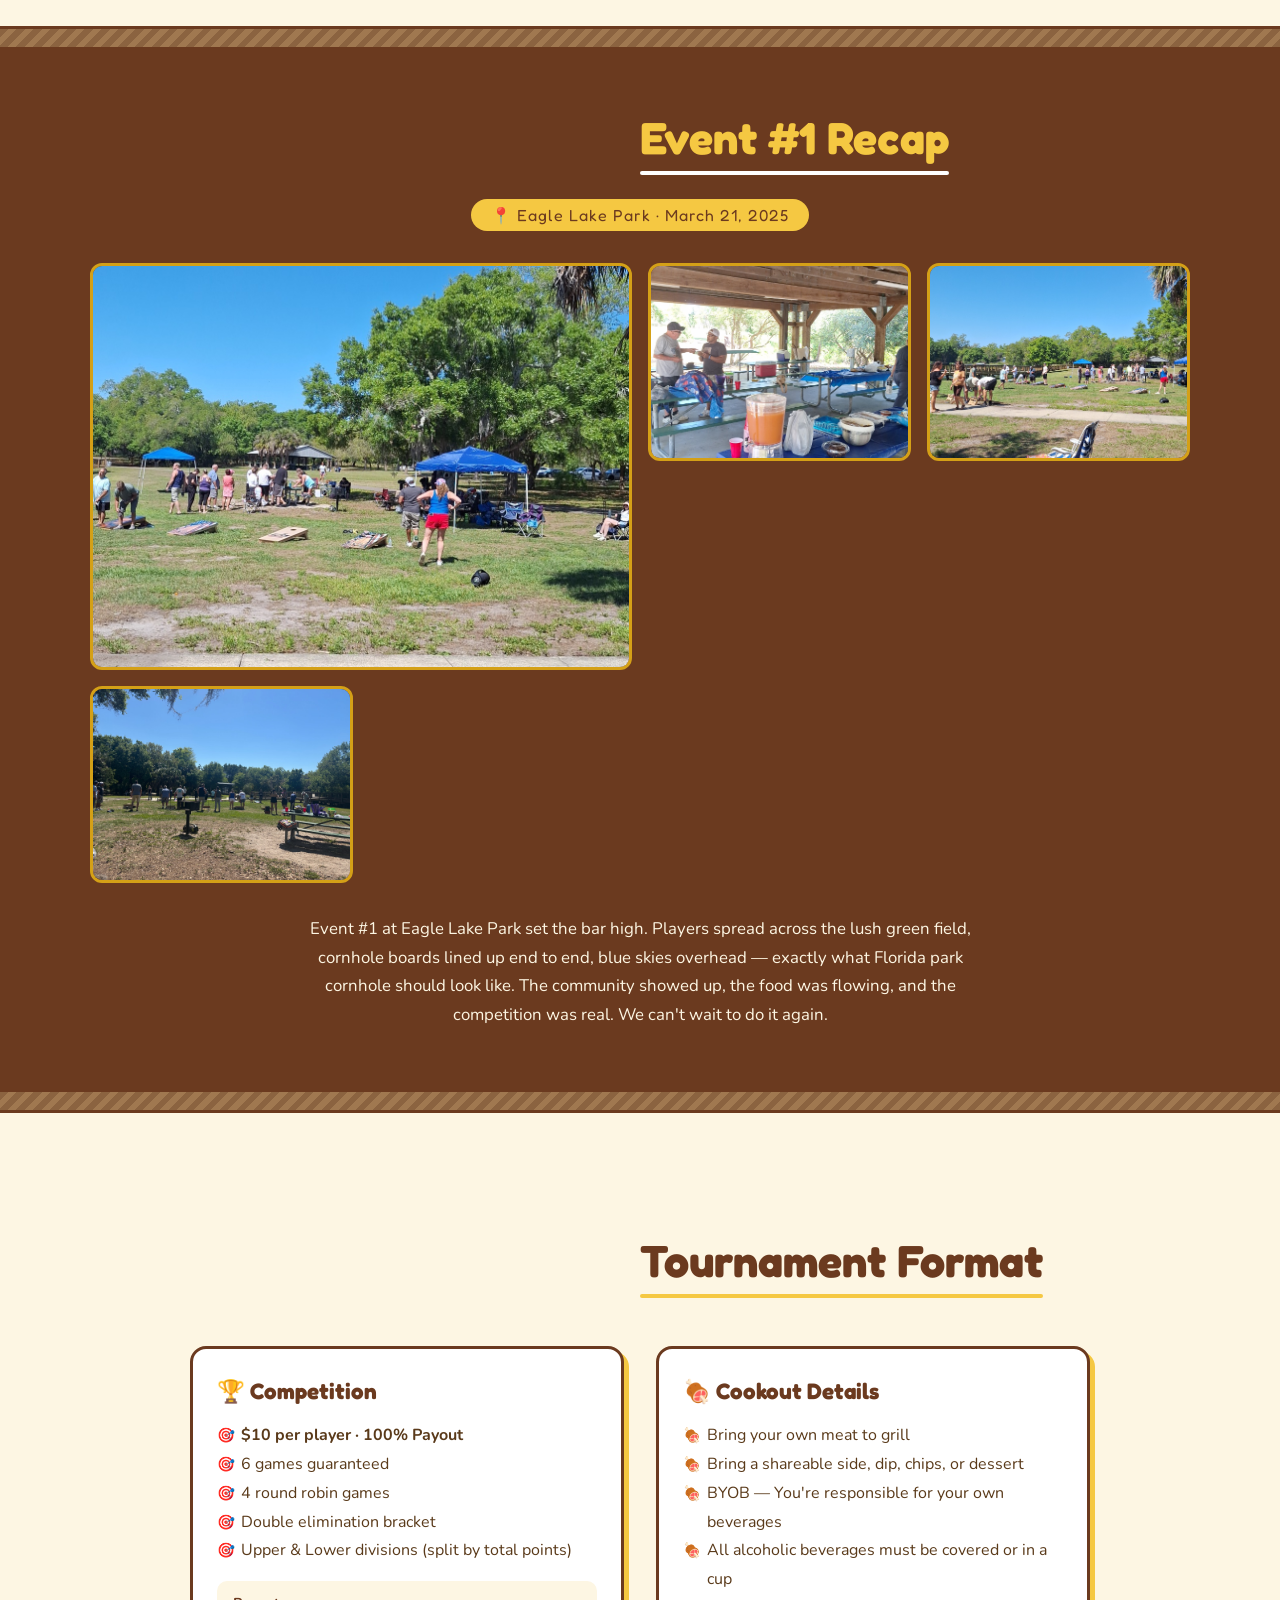
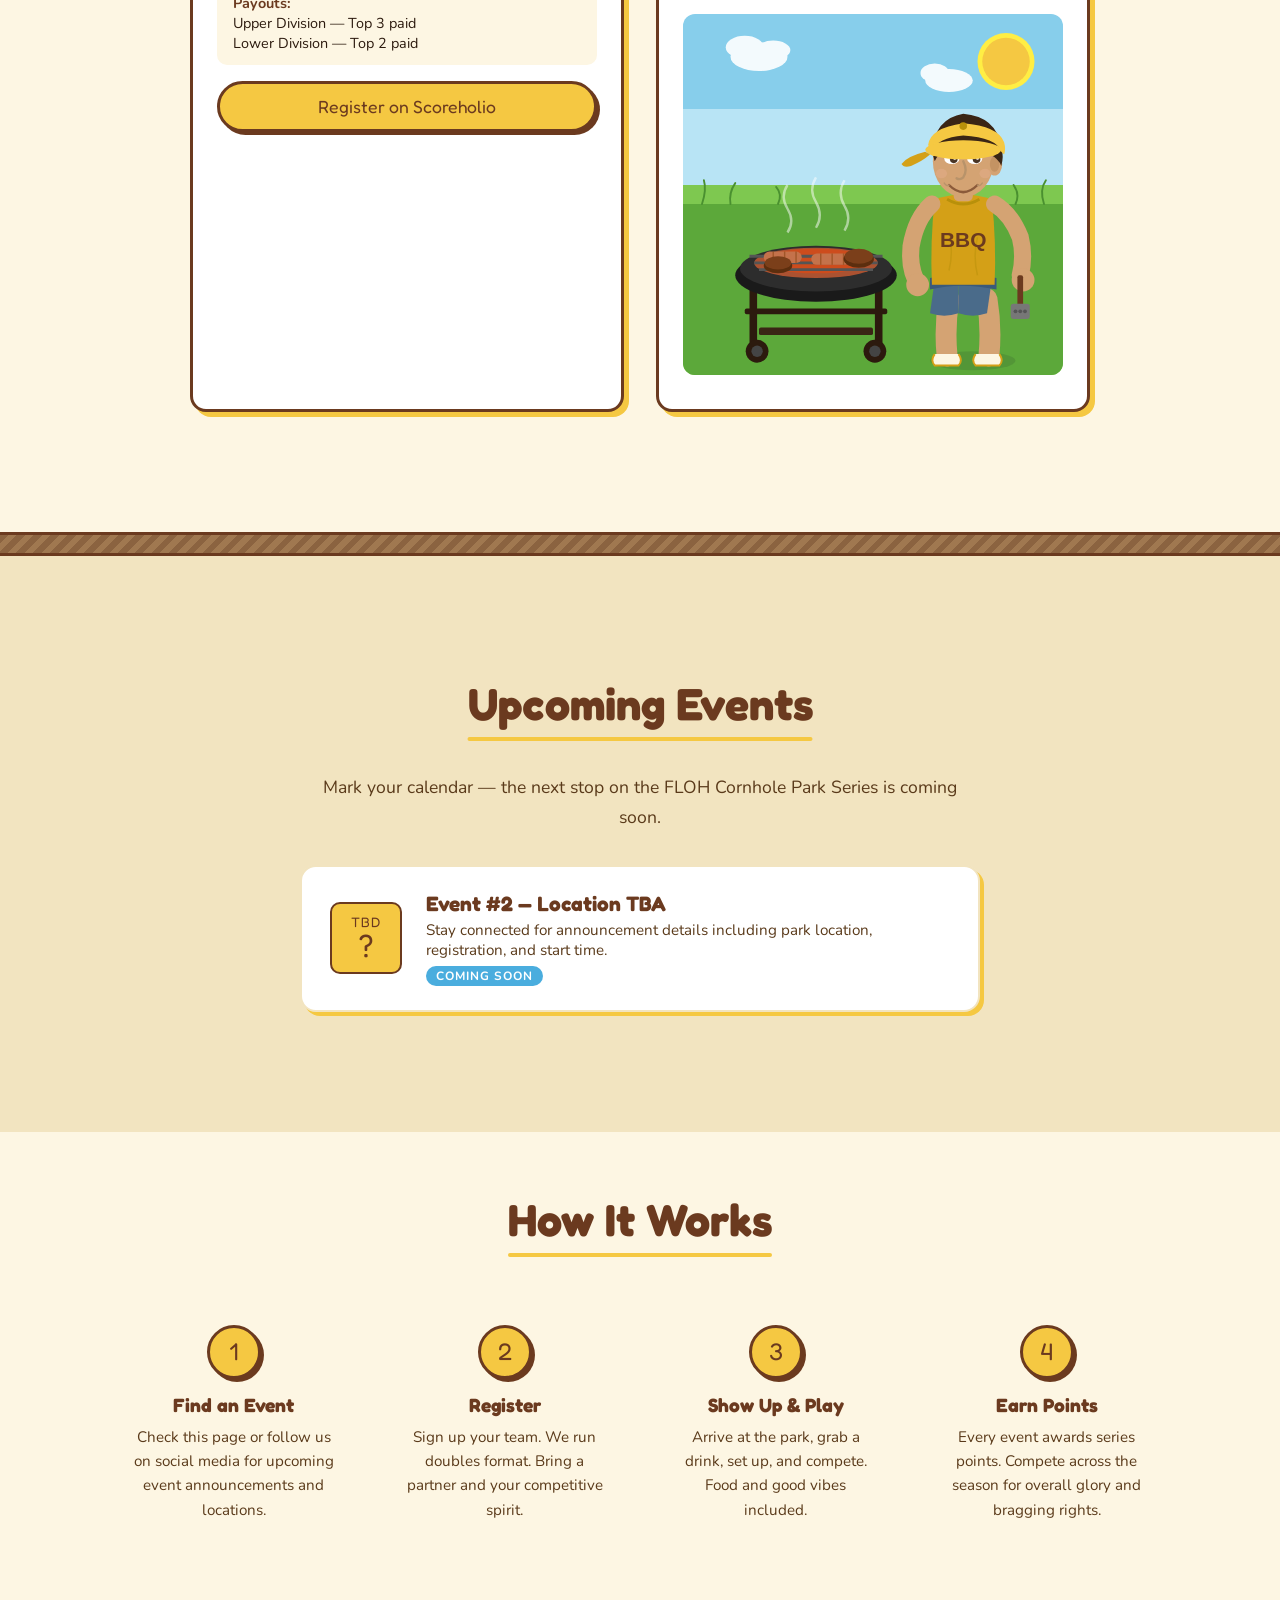
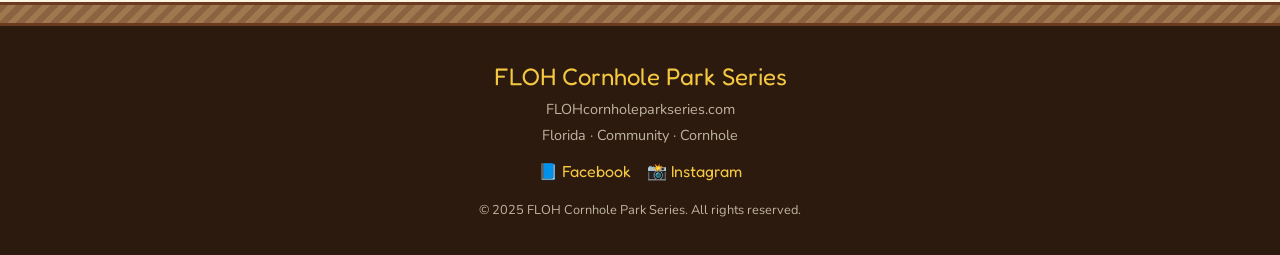
==== commit 7a6be8d6: "Add BBQ grillmaster illustration to Cookout section" ====
--- a/index.html
+++ b/index.html
@@ -159,6 +159,7 @@
       transition: all 0.15s ease;
     }
     .register-btn:hover { transform: translate(-2px,-2px); box-shadow: 5px 5px 0 var(--brown); }
+    .cookout-illustration { max-width: 100%; margin-top: 20px; border-radius: 12px; }
 
     .steps { display: grid; grid-template-columns: repeat(auto-fit, minmax(200px,1fr)); gap: 24px; margin-top: 40px; }
     .step { text-align: center; padding: 20px; }
@@ -298,6 +299,7 @@
             <li>BYOB — You're responsible for your own beverages</li>
             <li>All alcoholic beverages must be covered or in a cup</li>
           </ul>
+          <img src="grillmaster.svg" alt="Grillmaster at the BBQ" class="cookout-illustration">
         </div>
       </div>
     </div>
